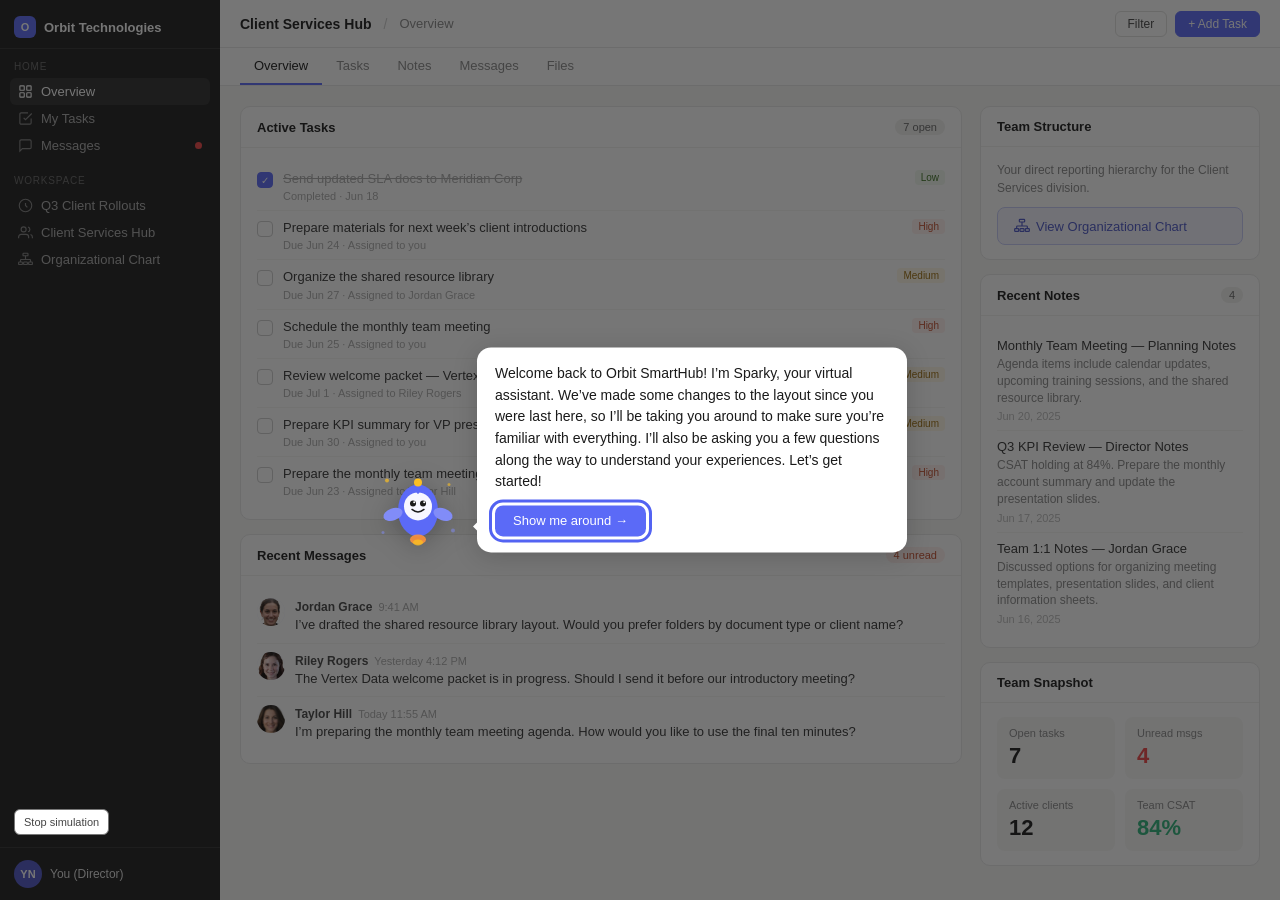
==== c01.html @ 21f50c37 "Publish four fixed-condition simulation websites Add single/multiple disappointed and angry entry pa" ====
<!DOCTYPE html>
<html lang="en">
<head>
<meta charset="UTF-8">
<meta name="referrer" content="no-referrer">
<meta name="viewport" content="width=device-width, initial-scale=1.0">
<title>Orbit SmartHub</title>
<link rel="stylesheet" href="shared.css?v=11">
<style>
  .org-btn { display: inline-flex; align-items: center; gap: 6px; background: #f3f4ff; border: 1px solid #c5caf7; color: #4a55c7; font-size: 13px; font-weight: 500; padding: 10px 16px; border-radius: 8px; cursor: pointer; font-family: inherit; }
  .org-btn svg { width: 16px; height: 16px; }
</style>
</head>
<body>

<!-- ── Sidebar ── -->
<nav class="sidebar" id="sidebar">
  <div class="sidebar-header">
    <div class="workspace-name">
      <div class="ws-dot">O</div>
      Orbit Technologies
    </div>
  </div>
  <div class="sidebar-section">
    <div class="sidebar-section-label">Home</div>
    <div class="sidebar-item active" id="nav-overview">
      <svg viewBox="0 0 24 24" fill="none" stroke="currentColor" stroke-width="1.8"><rect x="3" y="3" width="7" height="7" rx="1"/><rect x="14" y="3" width="7" height="7" rx="1"/><rect x="3" y="14" width="7" height="7" rx="1"/><rect x="14" y="14" width="7" height="7" rx="1"/></svg>
      Overview
    </div>
    <div class="sidebar-item" id="nav-tasks">
      <svg viewBox="0 0 24 24" fill="none" stroke="currentColor" stroke-width="1.8"><path d="M9 11l3 3L22 4"/><path d="M21 12v7a2 2 0 01-2 2H5a2 2 0 01-2-2V5a2 2 0 012-2h11"/></svg>
      My Tasks
    </div>
    <div class="sidebar-item" id="nav-messages">
      <svg viewBox="0 0 24 24" fill="none" stroke="currentColor" stroke-width="1.8"><path d="M21 15a2 2 0 01-2 2H7l-4 4V5a2 2 0 012-2h14a2 2 0 012 2z"/></svg>
      Messages
      <div class="notif-dot"></div>
    </div>
  </div>
  <div class="sidebar-section">
    <div class="sidebar-section-label">Workspace</div>
    <div class="sidebar-item" id="nav-projects">
      <svg viewBox="0 0 24 24" fill="none" stroke="currentColor" stroke-width="1.8"><circle cx="12" cy="12" r="10"/><path d="M12 8v4l3 3"/></svg>
      Q3 Client Rollouts
    </div>
    <div class="sidebar-item" id="nav-hub">
      <svg viewBox="0 0 24 24" fill="none" stroke="currentColor" stroke-width="1.8"><path d="M17 21v-2a4 4 0 00-4-4H5a4 4 0 00-4 4v2"/><circle cx="9" cy="7" r="4"/><path d="M23 21v-2a4 4 0 00-3-3.87"/><path d="M16 3.13a4 4 0 010 7.75"/></svg>
      Client Services Hub
    </div>
    <div class="sidebar-item" id="nav-org">
      <svg viewBox="0 0 24 24" fill="none" stroke="currentColor" stroke-width="1.8"><rect x="8" y="2" width="8" height="4" rx="1"/><rect x="1" y="16" width="6" height="4" rx="1"/><rect x="9" y="16" width="6" height="4" rx="1"/><rect x="17" y="16" width="6" height="4" rx="1"/><path d="M4 16v-3a1 1 0 011-1h14a1 1 0 011 1v3"/><path d="M12 12V6"/></svg>
      Organizational Chart
    </div>
  </div>
  <div class="sidebar-avatar">
    <div class="user-avatar">YN</div>
    <div class="avatar-name">You (Director)</div>
  </div>
</nav>

<!-- ── Main ── -->
<main class="main" id="workspace">
  <div class="topbar">
    <span class="topbar-title">Client Services Hub</span>
    <span class="topbar-sep">/</span>
    <span class="topbar-sub">Overview</span>
    <div class="topbar-actions">
      <button class="btn-sm">Filter</button>
      <button class="btn-sm btn-primary">+ Add Task</button>
    </div>
  </div>
  <div class="tabs">
    <div class="tab active">Overview</div>
    <div class="tab">Tasks</div>
    <div class="tab">Notes</div>
    <div class="tab">Messages</div>
    <div class="tab">Files</div>
  </div>

  <div class="content" id="mainContent">
    <div class="col-main">
      <!-- Tasks card -->
      <div class="card">
        <div class="card-header">
          <span class="card-title">Active Tasks</span>
          <span class="card-badge">7 open</span>
        </div>
        <div class="card-body">
          <div class="task-item"><div class="task-check done"></div><div style="flex:1"><div class="task-text done">Send updated SLA docs to Meridian Corp</div><div class="task-meta">Completed · Jun 18</div></div><div class="task-priority pri-low">Low</div></div>
          <div class="task-item"><div class="task-check"></div><div style="flex:1"><div class="task-text">Prepare materials for next week’s client introductions</div><div class="task-meta">Due Jun 24 · Assigned to you</div></div><div class="task-priority pri-high">High</div></div>
          <div class="task-item"><div class="task-check"></div><div style="flex:1"><div class="task-text">Organize the shared resource library</div><div class="task-meta">Due Jun 27 · Assigned to Jordan Grace</div></div><div class="task-priority pri-med">Medium</div></div>
          <div class="task-item"><div class="task-check"></div><div style="flex:1"><div class="task-text">Schedule the monthly team meeting</div><div class="task-meta">Due Jun 25 · Assigned to you</div></div><div class="task-priority pri-high">High</div></div>
          <div class="task-item"><div class="task-check"></div><div style="flex:1"><div class="task-text">Review welcome packet — Vertex Data</div><div class="task-meta">Due Jul 1 · Assigned to Riley Rogers</div></div><div class="task-priority pri-med">Medium</div></div>
          <div class="task-item"><div class="task-check"></div><div style="flex:1"><div class="task-text">Prepare KPI summary for VP presentation</div><div class="task-meta">Due Jun 30 · Assigned to you</div></div><div class="task-priority pri-med">Medium</div></div>
          <div class="task-item"><div class="task-check"></div><div style="flex:1"><div class="task-text">Prepare the monthly team meeting agenda</div><div class="task-meta">Due Jun 23 · Assigned to Taylor Hill</div></div><div class="task-priority pri-high">High</div></div>
        </div>
      </div>
      <!-- Messages preview -->
      <div class="card">
        <div class="card-header"><span class="card-title">Recent Messages</span><span class="card-badge" style="background:#fef0ee;color:#c04a2a;">4 unread</span></div>
        <div class="card-body">
          <div class="msg-item"><div class="msg-av" style="background:#6b7cf7;">JG</div><div class="msg-body"><div><span class="msg-name">Jordan Grace</span><span class="msg-time">9:41 AM</span></div><div class="msg-text">I’ve drafted the shared resource library layout. Would you prefer folders by document type or client name?</div></div></div>
          <div class="msg-item"><div class="msg-av" style="background:#2db37a;">RR</div><div class="msg-body"><div><span class="msg-name">Riley Rogers</span><span class="msg-time">Yesterday 4:12 PM</span></div><div class="msg-text">The Vertex Data welcome packet is in progress. Should I send it before our introductory meeting?</div></div></div>
          <div class="msg-item"><div class="msg-av" style="background:#e09020;">TH</div><div class="msg-body"><div><span class="msg-name">Taylor Hill</span><span class="msg-time">Today 11:55 AM</span></div><div class="msg-text">I’m preparing the monthly team meeting agenda. How would you like to use the final ten minutes?</div></div></div>
        </div>
      </div>
    </div>
    <div class="col-side">
      <!-- Org tile -->
      <div class="card" id="orgCard">
        <div class="card-header"><span class="card-title">Team Structure</span></div>
        <div class="card-body" style="display:flex;flex-direction:column;gap:10px;">
          <p style="font-size:12px;color:#888;line-height:1.5;">Your direct reporting hierarchy for the Client Services division.</p>
          <button class="org-btn">
            <svg viewBox="0 0 24 24" fill="none" stroke="currentColor" stroke-width="1.8"><rect x="8" y="2" width="8" height="4" rx="1"/><rect x="1" y="16" width="6" height="4" rx="1"/><rect x="9" y="16" width="6" height="4" rx="1"/><rect x="17" y="16" width="6" height="4" rx="1"/><path d="M4 16v-3a1 1 0 011-1h14a1 1 0 011 1v3"/><path d="M12 12V6"/></svg>
            View Organizational Chart
          </button>
        </div>
      </div>
      <!-- Notes -->
      <div class="card">
        <div class="card-header"><span class="card-title">Recent Notes</span><span class="card-badge">4</span></div>
        <div class="card-body">
          <div class="note-item"><div class="note-title">Monthly Team Meeting — Planning Notes</div><div class="note-preview">Agenda items include calendar updates, upcoming training sessions, and the shared resource library.</div><div class="note-date">Jun 20, 2025</div></div>
          <div class="note-item"><div class="note-title">Q3 KPI Review — Director Notes</div><div class="note-preview">CSAT holding at 84%. Prepare the monthly account summary and update the presentation slides.</div><div class="note-date">Jun 17, 2025</div></div>
          <div class="note-item"><div class="note-title">Team 1:1 Notes — Jordan Grace</div><div class="note-preview">Discussed options for organizing meeting templates, presentation slides, and client information sheets.</div><div class="note-date">Jun 16, 2025</div></div>
        </div>
      </div>
      <!-- Snapshot stats -->
      <div class="card">
        <div class="card-header"><span class="card-title">Team Snapshot</span></div>
        <div class="card-body" style="display:grid;grid-template-columns:1fr 1fr;gap:10px;">
          <div style="background:#f7f7f6;border-radius:8px;padding:10px 12px;"><div style="font-size:11px;color:#888;margin-bottom:4px;">Open tasks</div><div style="font-size:22px;font-weight:600;color:#1a1a1a;">7</div></div>
          <div style="background:#f7f7f6;border-radius:8px;padding:10px 12px;"><div style="font-size:11px;color:#888;margin-bottom:4px;">Unread msgs</div><div style="font-size:22px;font-weight:600;color:#ef4444;">4</div></div>
          <div style="background:#f7f7f6;border-radius:8px;padding:10px 12px;"><div style="font-size:11px;color:#888;margin-bottom:4px;">Active clients</div><div style="font-size:22px;font-weight:600;color:#1a1a1a;">12</div></div>
          <div style="background:#f7f7f6;border-radius:8px;padding:10px 12px;"><div style="font-size:11px;color:#888;margin-bottom:4px;">Team CSAT</div><div style="font-size:22px;font-weight:600;color:#2db37a;">84%</div></div>
        </div>
      </div>
    </div>
  </div>
</main>

<!-- ── Tour Overlay ── -->
<svg id="tourOverlay" aria-hidden="true"><path id="tourShade" fill-rule="evenodd"></path></svg>

<!-- ── Sparky ── -->
<div id="sparky">
  <div id="sparky-char">
    <!-- Sparky: a friendly rocket/star character -->
    <svg viewBox="0 0 90 90" xmlns="http://www.w3.org/2000/svg" style="width:100%;height:100%;">
      <!-- Body -->
      <ellipse cx="45" cy="48" rx="20" ry="26" fill="#5b6af7"/>
      <!-- Face -->
      <ellipse cx="45" cy="44" rx="14" ry="14" fill="#fff" opacity=".95"/>
      <!-- Eyes -->
      <circle cx="40" cy="41" r="3" fill="#1a1a1a"/>
      <circle cx="50" cy="41" r="3" fill="#1a1a1a"/>
      <!-- Eye shine -->
      <circle cx="41.2" cy="39.8" r="1" fill="#fff"/>
      <circle cx="51.2" cy="39.8" r="1" fill="#fff"/>
      <!-- Smile -->
      <path d="M39 47 Q45 52 51 47" fill="none" stroke="#1a1a1a" stroke-width="1.5" stroke-linecap="round"/>
      <!-- Antenna -->
      <line x1="45" y1="22" x2="45" y2="30" stroke="#5b6af7" stroke-width="2.5" stroke-linecap="round"/>
      <circle cx="45" cy="20" r="4" fill="#fbbf24"/>
      <!-- Wings -->
      <ellipse cx="20" cy="52" rx="10" ry="6" fill="#818cf8" transform="rotate(-20 20 52)"/>
      <ellipse cx="70" cy="52" rx="10" ry="6" fill="#818cf8" transform="rotate(20 70 52)"/>
      <!-- Flame -->
      <ellipse cx="45" cy="77" rx="8" ry="5" fill="#fb923c" opacity=".9"/>
      <ellipse cx="45" cy="80" rx="5" ry="3" fill="#fbbf24" opacity=".8"/>
      <!-- Stars around -->
      <circle cx="14" cy="18" r="2" fill="#fbbf24" opacity=".7"/>
      <circle cx="76" cy="22" r="1.5" fill="#fbbf24" opacity=".6"/>
      <circle cx="10" cy="70" r="1.5" fill="#818cf8" opacity=".5"/>
      <circle cx="80" cy="68" r="2" fill="#818cf8" opacity=".5"/>
    </svg>
  </div>
  <div id="sparky-bubble" role="dialog" aria-label="Sparky’s guide">
    <p id="sparky-text" aria-live="polite">Welcome back to Orbit SmartHub! I’m Sparky, your virtual assistant. We’ve made some changes to the layout since you were last here, so I’ll be taking you around to make sure you’re familiar with everything. I’ll also be asking you a few questions along the way to understand your experiences. Let’s get started!</p>
    <button class="sparky-btn" id="sparky-btn">Got it →</button>
  </div>
</div>


<div id="modal-root"></div>
<button id="stop-study" class="stop-study">Stop simulation</button>
<script>window.ORBIT_CONFIG = Object.freeze({"siteId": "c01", "fixedCondition": 2, "mode": "preview", "submissionProvider": "datapipe", "submissionEndpoint": "https://pipe.jspsych.org/api/data/", "dataPipeExperimentId": "Z3pjRitKkhK2", "feedbackUrl": "", "feedbackIdParameter": "orbit_source_response_id"});</script>
<script src="integration.js?v=11"></script>
<script src="study-data.js?v=11"></script>
<script src="questionnaires.js?v=11"></script>
<script src="study.js?v=11"></script>
</body>
</html>
---- shared.css ----
/* ── Reset & Base ── */
*, *::before, *::after { box-sizing: border-box; margin: 0; padding: 0; }
body { font-family: 'Inter', sans-serif; background: #f7f7f6; color: #1a1a1a; height: 100vh; display: flex; overflow: hidden; font-size: 14px; }

/* ── Sidebar ── */
.sidebar { width: 220px; min-width: 220px; background: #1c1c1c; color: #ccc; display: flex; flex-direction: column; height: 100vh; position: relative; z-index: 1; }
.sidebar-header { padding: 16px 14px 10px; border-bottom: 1px solid #2e2e2e; }
.workspace-name { font-size: 13px; font-weight: 600; color: #fff; display: flex; align-items: center; gap: 8px; }
.ws-dot { width: 22px; height: 22px; border-radius: 6px; background: #5b6af7; display: flex; align-items: center; justify-content: center; font-size: 11px; font-weight: 700; color: #fff; }
.sidebar-section { padding: 12px 10px 4px; }
.sidebar-section-label { font-size: 10px; text-transform: uppercase; letter-spacing: .08em; color: #666; padding: 0 4px 6px; }
.sidebar-item { display: flex; align-items: center; gap: 8px; padding: 6px 8px; border-radius: 6px; cursor: pointer; color: #aaa; font-size: 13px; transition: background .15s; user-select: none; position: relative; }
.sidebar-item:hover { background: #2a2a2a; color: #fff; }
.sidebar-item.active { background: #2c2c2c; color: #fff; }
.sidebar-item svg { width: 15px; height: 15px; flex-shrink: 0; opacity: .7; }
.sidebar-item.active svg { opacity: 1; }
.sidebar-avatar { margin-top: auto; padding: 12px 14px; border-top: 1px solid #2e2e2e; display: flex; align-items: center; gap: 8px; }
.user-avatar { width: 28px; height: 28px; border-radius: 50%; background: #4e55c7; display: flex; align-items: center; justify-content: center; font-size: 11px; font-weight: 600; color: #fff; flex-shrink: 0; }
.avatar-name { font-size: 12px; color: #ddd; }

/* ── Main ── */
.main { flex: 1; display: flex; flex-direction: column; height: 100vh; overflow: hidden; position: relative; z-index: 1; }
.topbar { background: #fff; border-bottom: 1px solid #e8e8e6; padding: 0 20px; height: 48px; display: flex; align-items: center; gap: 12px; flex-shrink: 0; }
.topbar-title { font-size: 14px; font-weight: 600; color: #1a1a1a; }
.topbar-sep { color: #ccc; }
.topbar-sub { font-size: 13px; color: #888; }
.topbar-actions { margin-left: auto; display: flex; gap: 8px; }
.btn-sm { font-size: 12px; padding: 5px 12px; border-radius: 6px; border: 1px solid #e0e0de; background: #fff; cursor: pointer; color: #444; font-family: inherit; transition: background .15s; }
.btn-sm:hover { background: #f3f3f1; }
.btn-primary { background: #5b6af7; color: #fff; border-color: #5b6af7; }
.btn-primary:hover { background: #4a59e8; }

/* ── Tabs ── */
.tabs { background: #fff; border-bottom: 1px solid #e8e8e6; display: flex; padding: 0 20px; gap: 0; flex-shrink: 0; }
.tab { padding: 10px 14px; font-size: 13px; color: #888; cursor: pointer; border-bottom: 2px solid transparent; transition: color .15s; user-select: none; }
.tab:hover { color: #333; }
.tab.active { color: #1a1a1a; border-bottom-color: #5b6af7; font-weight: 500; }

/* ── Content ── */
.content { flex: 1; overflow-y: auto; padding: 20px; display: flex; gap: 18px; }
.col-main { flex: 1; display: flex; flex-direction: column; gap: 14px; min-width: 0; }
.col-side { width: 280px; flex-shrink: 0; display: flex; flex-direction: column; gap: 14px; }

/* ── Cards ── */
.card { background: #fff; border: 1px solid #e8e8e6; border-radius: 10px; overflow: hidden; }
.card-header { padding: 12px 16px; border-bottom: 1px solid #f0f0ee; display: flex; align-items: center; justify-content: space-between; }
.card-title { font-size: 13px; font-weight: 600; color: #1a1a1a; }
.card-badge { font-size: 11px; background: #f0f0ee; color: #666; padding: 2px 8px; border-radius: 20px; }
.card-body { padding: 14px 16px; }

/* ── Tasks ── */
.task-item { display: flex; align-items: flex-start; gap: 10px; padding: 8px 0; border-bottom: 1px solid #f5f5f3; }
.task-item:last-child { border-bottom: none; }
.task-check { width: 16px; height: 16px; border: 1.5px solid #ccc; border-radius: 4px; flex-shrink: 0; margin-top: 2px; }
.task-check.done { background: #5b6af7; border-color: #5b6af7; display: flex; align-items: center; justify-content: center; }
.task-check.done::after { content: '✓'; color: #fff; font-size: 10px; }
.task-text { font-size: 13px; color: #333; line-height: 1.4; }
.task-text.done { color: #aaa; text-decoration: line-through; }
.task-meta { font-size: 11px; color: #aaa; margin-top: 2px; }
.task-priority { font-size: 10px; padding: 2px 6px; border-radius: 4px; margin-left: auto; flex-shrink: 0; }
.pri-high { background: #fef0ee; color: #c04a2a; }
.pri-med { background: #fef7e6; color: #9a6a0a; }
.pri-low { background: #f0f8ee; color: #3c7022; }

/* ── Messages ── */
.msg-item { display: flex; gap: 10px; padding: 8px 0; border-bottom: 1px solid #f5f5f3; }
.msg-item:last-child { border-bottom: none; }
.msg-av { width: 28px; height: 28px; border-radius: 50%; display: flex; align-items: center; justify-content: center; font-size: 11px; font-weight: 600; color: #fff; flex-shrink: 0; }
.msg-body { flex: 1; min-width: 0; }
.msg-name { font-size: 12px; font-weight: 600; color: #444; }
.msg-time { font-size: 11px; color: #aaa; margin-left: 6px; }
.msg-text { font-size: 13px; color: #333; line-height: 1.4; margin-top: 2px; }

/* ── Notes ── */
.note-item { padding: 8px 0; border-bottom: 1px solid #f5f5f3; }
.note-item:last-child { border-bottom: none; }
.note-title { font-size: 13px; font-weight: 500; color: #333; }
.note-preview { font-size: 12px; color: #888; margin-top: 3px; line-height: 1.4; }
.note-date { font-size: 11px; color: #bbb; margin-top: 4px; }

/* ── Scrollbar ── */
.content::-webkit-scrollbar { width: 4px; }
.content::-webkit-scrollbar-thumb { background: #ddd; border-radius: 4px; }

/* ── Notif dot ── */
.notif-dot { width: 7px; height: 7px; background: #ef4444; border-radius: 50%; margin-left: auto; }

/* ══════════════════════════════════════
   TOUR OVERLAY SYSTEM
══════════════════════════════════════ */

/* Sparky — the guide character */
#sparky {
  position: fixed;
  z-index: 700;
  display: flex;
  align-items: flex-end;
  gap: 14px;
  transition: all 0.6s cubic-bezier(.34,1.3,.7,1);
  /* start: centered */
  left: 50%;
  top: 50%;
  transform: translate(-50%, -50%);
}
#sparky.corner {
  left: 14px;
  top: 14px;
  transform: none;
}
#sparky.hidden { display: none; }

/* The character SVG container */
#sparky-char {
  width: 90px;
  height: 90px;
  flex-shrink: 0;
  transition: width 0.6s cubic-bezier(.34,1.3,.7,1), height 0.6s cubic-bezier(.34,1.3,.7,1);
  filter: drop-shadow(0 4px 12px rgba(0,0,0,0.25));
}
#sparky.corner #sparky-char { width: 36px; height: 36px; }

/* Speech bubble */
#sparky-bubble {
  background: #fff;
  border-radius: 14px;
  padding: 16px 18px;
  max-width: 340px;
  box-shadow: 0 4px 24px rgba(0,0,0,0.18);
  position: relative;
  transition: opacity 0.3s;
}
#sparky.corner #sparky-bubble { display: none; }

/* Arrow tail on bubble pointing left */
#sparky-bubble::before {
  content: '';
  position: absolute;
  left: -10px;
  bottom: 20px;
  border: 6px solid transparent;
  border-right-color: #fff;
}

#sparky-bubble p {
  font-size: 14px;
  color: #1a1a1a;
  line-height: 1.55;
  font-family: 'Inter', sans-serif;
}
#sparky-bubble .sparky-btn {
  margin-top: 12px;
  background: #5b6af7;
  color: #fff;
  border: none;
  border-radius: 8px;
  padding: 8px 18px;
  font-size: 13px;
  font-weight: 500;
  cursor: pointer;
  font-family: 'Inter', sans-serif;
  transition: background .15s;
}
#sparky-bubble .sparky-btn:hover { background: #4a59e8; }

/* Compact corner bubble — shows on hover when corner */
#sparky-corner-bubble {
  display: none;
  position: fixed;
  left: 58px;
  top: 10px;
  background: #fff;
  border-radius: 10px;
  padding: 8px 12px;
  font-size: 12px;
  color: #333;
  box-shadow: 0 2px 12px rgba(0,0,0,.15);
  z-index: 700;
  max-width: 200px;
  line-height: 1.4;
  pointer-events: none;
}

/* Survey modal */
#surveyModal {
  display: none;
  position: fixed; inset: 0;
  background: rgba(30,30,30,0.55);
  z-index: 800;
  align-items: center;
  justify-content: center;
}
#surveyModal.active { display: flex; }
.survey-box {
  background: #fff;
  border-radius: 16px;
  padding: 28px 32px;
  width: 480px;
  max-height: 80vh;
  overflow-y: auto;
  box-shadow: 0 8px 40px rgba(0,0,0,.2);
}
.survey-box h3 { font-size: 16px; font-weight: 600; color: #1a1a1a; margin-bottom: 6px; }
.survey-box .survey-sub { font-size: 13px; color: #888; margin-bottom: 20px; }
.survey-q { margin-bottom: 18px; }
.survey-q label { font-size: 13px; font-weight: 500; color: #333; display: block; margin-bottom: 8px; }
.survey-q .scale { display: flex; gap: 8px; align-items: center; }
.survey-q .scale span { font-size: 11px; color: #888; }
.survey-q .scale-btns { display: flex; gap: 6px; }
.survey-q .scale-btns button {
  width: 36px; height: 36px; border-radius: 8px; border: 1px solid #e0e0de;
  background: #fff; cursor: pointer; font-size: 13px; font-weight: 500; color: #555;
  transition: all .15s; font-family: 'Inter', sans-serif;
}
.survey-q .scale-btns button:hover { background: #f0f1ff; border-color: #5b6af7; color: #5b6af7; }
.survey-q .scale-btns button.selected { background: #5b6af7; border-color: #5b6af7; color: #fff; }
.survey-q textarea {
  width: 100%; border: 1px solid #e0e0de; border-radius: 8px; padding: 8px 12px;
  font-size: 13px; font-family: 'Inter', sans-serif; resize: vertical; min-height: 70px;
  color: #333; outline: none;
}
.survey-q textarea:focus { border-color: #5b6af7; }
.survey-submit {
  width: 100%; padding: 10px; background: #5b6af7; color: #fff; border: none;
  border-radius: 8px; font-size: 14px; font-weight: 500; cursor: pointer;
  font-family: 'Inter', sans-serif; margin-top: 6px; transition: background .15s;
}
.survey-submit:hover { background: #4a59e8; }

/* One overlay, with an exact cut-out; the underlying page is never raised or restyled. */
#tourOverlay { display:none; position:fixed; inset:0; width:100%; height:100%; z-index:500; pointer-events:none; }
#tourOverlay.active { display:block; }
#tourShade { fill:rgba(20,20,20,.58); pointer-events:fill; }
#sparky { transition:none; max-width:calc(100vw - 32px); }
#sparky-bubble { max-width:430px; }
#sparky-text { max-height:50vh; overflow:auto; }
#sparky.guide-corner { left:240px; top:100px; transform:none; align-items:flex-start; }
#sparky.guide-corner #sparky-char { width:52px; height:52px; }
#sparky.guide-corner #sparky-bubble { max-width:370px; }
#sparky.guide-bottom { top:auto; bottom:24px; transform:translateX(-50%); }
body { font-family:Inter, -apple-system, BlinkMacSystemFont, 'Segoe UI', sans-serif; }
button,input,textarea { font:inherit; }
button { cursor:pointer; }
button:disabled { cursor:default; }
.sidebar-item { width:100%; border:0; font-family:inherit; background:transparent; text-align:left; }
.sidebar-item[aria-disabled="true"] { cursor:default; }
.sidebar-item[aria-disabled="true"]:hover { background:transparent; color:#aaa; }
.sidebar-item.active[aria-disabled="true"]:hover { background:#2c2c2c; color:#fff; }
:focus-visible { outline:3px solid #5363f2; outline-offset:3px; }
.stop-study { position:fixed; left:14px; bottom:65px; z-index:1000; border:1px solid #777; border-radius:6px; background:#fff; color:#444; padding:6px 9px; font-size:11px; }
.workspace-body { flex:1; overflow:auto; padding:24px 28px 70px; }
.page-intro { max-width:750px; margin-bottom:24px; line-height:1.6; color:#666; }
.page-intro h1 { color:#1a1a1a; font-size:20px; margin-bottom:8px; }
.primary,.secondary { display:inline-flex; align-items:center; justify-content:center; border-radius:8px; padding:10px 18px; font-size:13px; border:1px solid #dededc; }
.primary { background:#5b6af7; border-color:#5b6af7; color:#fff; }
.primary:hover { background:#4a59e8; }
.secondary { background:#fff; color:#444; }
.actions { display:flex; gap:10px; margin-top:20px; flex-wrap:wrap; }
.team-chart { margin:28px auto; max-width:1000px; }
.director-node { padding:18px; width:190px; margin:0 auto 36px; text-align:center; border:2px solid #5b6af7; border-radius:12px; background:white; position:relative; }
.director-node:after { content:''; position:absolute; width:2px; height:38px; background:#ccc; bottom:-38px; left:50%; }
.team-grid { display:grid; grid-template-columns:repeat(5,minmax(110px,1fr)); gap:14px; border-top:2px solid #ccc; padding-top:24px; }
.team-member { position:relative; border:1.5px solid #ddd; border-radius:12px; background:#fff; padding:18px 8px; text-align:center; min-width:0; color:#1a1a1a; }
.team-member:before { content:''; position:absolute; width:2px; height:25px; background:#ccc; top:-26px; left:50%; }
.team-member:hover { border-color:#5b6af7; }
.team-member.visited { border-color:#2db37a; }
.team-member .check-badge { position:absolute; right:7px; top:7px; background:#23875c; color:#fff; border-radius:50%; width:20px; height:20px; }
.team-member strong { display:block; margin:10px 0 4px; font-size:13px; }
.team-member small,.director-node small { display:block; color:#777; font-size:11px; }
.portrait { width:70px; height:70px; border-radius:50%; object-fit:cover; background:#e9ebff; display:inline-flex; align-items:center; justify-content:center; color:#4e55c7; font-weight:600; flex-shrink:0; }
.profile-portrait { width:110px; height:110px; margin:0 0 16px; }
.msg-av .portrait { width:28px; height:28px; font-size:11px; }
.modal-backdrop { position:fixed; inset:0; background:rgba(20,20,20,.58); z-index:900; display:flex; align-items:center; justify-content:center; padding:20px; }
.dialog-box { width:500px; max-width:100%; max-height:85vh; overflow:auto; padding:30px; border-radius:16px; background:#fff; box-shadow:0 8px 40px #0003; }
.dialog-box h2 { font-size:20px; margin-bottom:4px; }
.dialog-box p { line-height:1.7; margin:12px 0; color:#444; }
.dialog-box .subtitle { color:#888; font-size:13px; }
.email-list { display:flex; flex-direction:column; gap:12px; }
.email-row { display:flex; align-items:center; gap:16px; width:100%; text-align:left; background:#fff; border:1.5px solid #e8e8e6; border-radius:12px; padding:18px 20px; color:#333; }
.email-row[aria-disabled="true"] { cursor:default; }
.email-row.current { border-left:4px solid #5b6af7; }
.email-row.read { border-left:4px solid #2db37a; }
.email-row .portrait { width:44px; height:44px; }
.email-row-body { flex:1; min-width:0; }
.email-row-body strong { display:block; margin-bottom:4px; }
.email-row-body span { display:block; }
.email-preview { color:#888; margin-top:5px; white-space:nowrap; overflow:hidden; text-overflow:ellipsis; }
.email-label { color:#777; font-size:12px; white-space:nowrap; }
.email-card,.reading-card,.questionnaire { max-width:850px; background:#fff; border:1px solid #e8e8e6; border-radius:12px; overflow:hidden; }
.email-header { padding:22px 26px; border-bottom:1px solid #eee; }
.email-header h1 { font-size:20px; margin-bottom:18px; }
.email-meta { display:flex; gap:12px; align-items:center; font-size:13px; line-height:1.7; }
.email-meta .portrait { width:44px; height:44px; }
.email-body { padding:24px 26px; white-space:pre-wrap; line-height:1.8; font-size:14px; }
.email-context { max-width:850px; line-height:1.7; margin-bottom:18px; }
.email-signature { padding:0 26px 24px; white-space:pre-wrap; line-height:1.6; }
.reply-area { max-width:850px; background:white; border:1px solid #e8e8e6; border-radius:12px; padding:20px; margin-top:18px; }
.reply-area label { display:block; line-height:1.6; margin-bottom:10px; }
.reply-area textarea { width:100%; min-height:110px; border:1px solid #ddd; border-radius:8px; padding:12px; resize:vertical; }
.reply-area small { display:block; color:#777; margin-top:8px; }
.reading-card { padding:28px; }
.reading-card h1 { font-size:22px; margin-bottom:18px; }
.reading-card p { line-height:1.8; margin-bottom:18px; }
.questionnaire { padding:28px; }
.questionnaire h1 { font-size:22px; margin-bottom:8px; }
.questionnaire h2 { font-size:17px; margin:24px 0 16px; }
.questionnaire .muted { color:#777; font-size:13px; line-height:1.6; }
.questionnaire fieldset { border:0; border-bottom:1px solid #eee; padding:20px 0; min-width:0; }
.questionnaire legend { float:left; width:100%; font-size:14px; line-height:1.6; font-weight:500; margin-bottom:12px; }
.questionnaire legend + * { clear:both; }
.option-list { display:flex; flex-direction:column; gap:8px; }
.choice-label { display:flex; align-items:center; gap:9px; line-height:1.5; padding:8px 10px; border:1px solid #e7e7e5; border-radius:7px; cursor:pointer; }
input[type="radio"] { accent-color:#5b6af7; width:17px; height:17px; }
.scale-options { display:flex; gap:8px; flex-wrap:wrap; }
.scale-choice { position:relative; cursor:pointer; }
.scale-choice input { position:absolute; opacity:0; }
.scale-choice span { display:flex; width:44px; height:42px; border:1px solid #ddd; border-radius:8px; align-items:center; justify-content:center; }
.scale-choice input:checked+span { background:#5b6af7; color:white; border-color:#5b6af7; }
.scale-choice input:focus-visible+span { outline:3px solid #3948bd; outline-offset:2px; }
.scale-anchors { display:flex; justify-content:space-between; gap:14px; max-width:356px; color:#777; font-size:12px; margin-top:8px; }
.clear-answer { display:block; border:0; background:transparent; color:#666; text-decoration:underline; font-size:12px; padding:8px 0 0; }
.questionnaire textarea { width:100%; min-height:90px; border:1px solid #ddd; border-radius:8px; padding:12px; }
.questionnaire-progress { height:5px; background:#ececf7; border-radius:3px; margin:16px 0; overflow:hidden; }
.questionnaire-progress span { height:100%; background:#5b6af7; display:block; }
.review-note { padding:12px 16px; border:1px solid #ddd; border-radius:8px; background:#f8f8fb; line-height:1.6; font-size:13px; }
@media (max-width:1000px) { .col-side { width:240px; } .content { gap:12px; padding:14px; } .team-grid { gap:8px; } .workspace-body { padding:20px 18px 70px; } }
@media (max-width:760px) { .sidebar { width:165px; min-width:165px; } .workspace-name { font-size:11px; } .sidebar-item { font-size:12px; } .content { flex-direction:column; } .col-side { width:100%; } .team-grid { grid-template-columns:repeat(2,minmax(110px,1fr)); border-top:0; } .team-member:before,.director-node:after { display:none; } #sparky.guide-corner { left:180px; right:14px; } #sparky.guide-corner #sparky-char { display:none; } .email-row { gap:10px; padding:14px; } .email-row .portrait { width:32px; height:32px; } .email-label { display:none; } .questionnaire { padding:20px 16px; } }
@media (max-width:500px) { .sidebar { width:125px; min-width:125px; } .workspace-name { flex-wrap:wrap; } .sidebar-item { font-size:11px; padding:8px 3px; gap:4px; } .sidebar-item svg { width:12px; } .sidebar-section { padding:12px 6px; } .sidebar-avatar { padding:12px 6px; } .avatar-name { font-size:10px; } #sparky { gap:8px; width:calc(100vw - 24px); } #sparky-char { width:48px; height:48px; } #sparky-bubble { padding:16px; } #sparky.guide-corner { left:136px; width:calc(100vw - 148px); } #sparky-bubble p { font-size:13px; } .team-grid { grid-template-columns:1fr; } .workspace-body { padding:16px 10px 70px; } .email-header,.email-body,.reading-card { padding:18px; } .scale-options { gap:5px; } .scale-choice span { width:33px; height:36px; } .topbar { padding:0 12px; } .topbar-actions { display:none; } }
@media (prefers-reduced-motion:reduce) { *,*::before,*::after { transition:none!important; scroll-behavior:auto!important; } }

/* Match Overview’s readable button highlight for the current tour destination. */
.sidebar-item.tour-target { background:#2c2c2c; color:#fff; }
.sidebar-item.tour-target svg { opacity:1; }

/* Connect only the first and last employee centres, with no dangling line ends. */
.team-grid { --team-gap:14px; gap:var(--team-gap); border-top:0; position:relative; }
.team-grid::before { content:''; position:absolute; top:0; left:calc(10% - var(--team-gap) * .4); right:calc(10% - var(--team-gap) * .4); height:2px; background:#ccc; }
.team-member::before { top:-25px; height:25px; }
.email-time { margin-left:auto; color:#777; font-size:12px; white-space:nowrap; align-self:flex-start; }
.missing-icon { width:23px; height:23px; vertical-align:middle; margin-right:8px; flex-shrink:0; }
.missing-icon[hidden],.skip-question[hidden],.skip-confirmation[hidden] { display:none; }
.questionnaire fieldset.unanswered { border-bottom-color:#d65a5a; }
.skip-question { margin-top:10px; font-size:12px; padding:8px 12px; }
.skip-confirmation { display:block; color:#666; font-size:12px; margin-top:10px; }
#email-reply[readonly] { min-height:250px; line-height:1.7; resize:none; }
@media(max-width:1000px) { .team-grid { --team-gap:8px; } }
@media(max-width:760px) { .team-grid::before { display:none; } }

/* Frame portraits consistently in the chart and the opened profile. */
.team-member .portrait,.profile-portrait { border:2px solid #b9b6f4; padding:3px; background:#fff; box-shadow:0 0 0 3px #f3f2ff; }
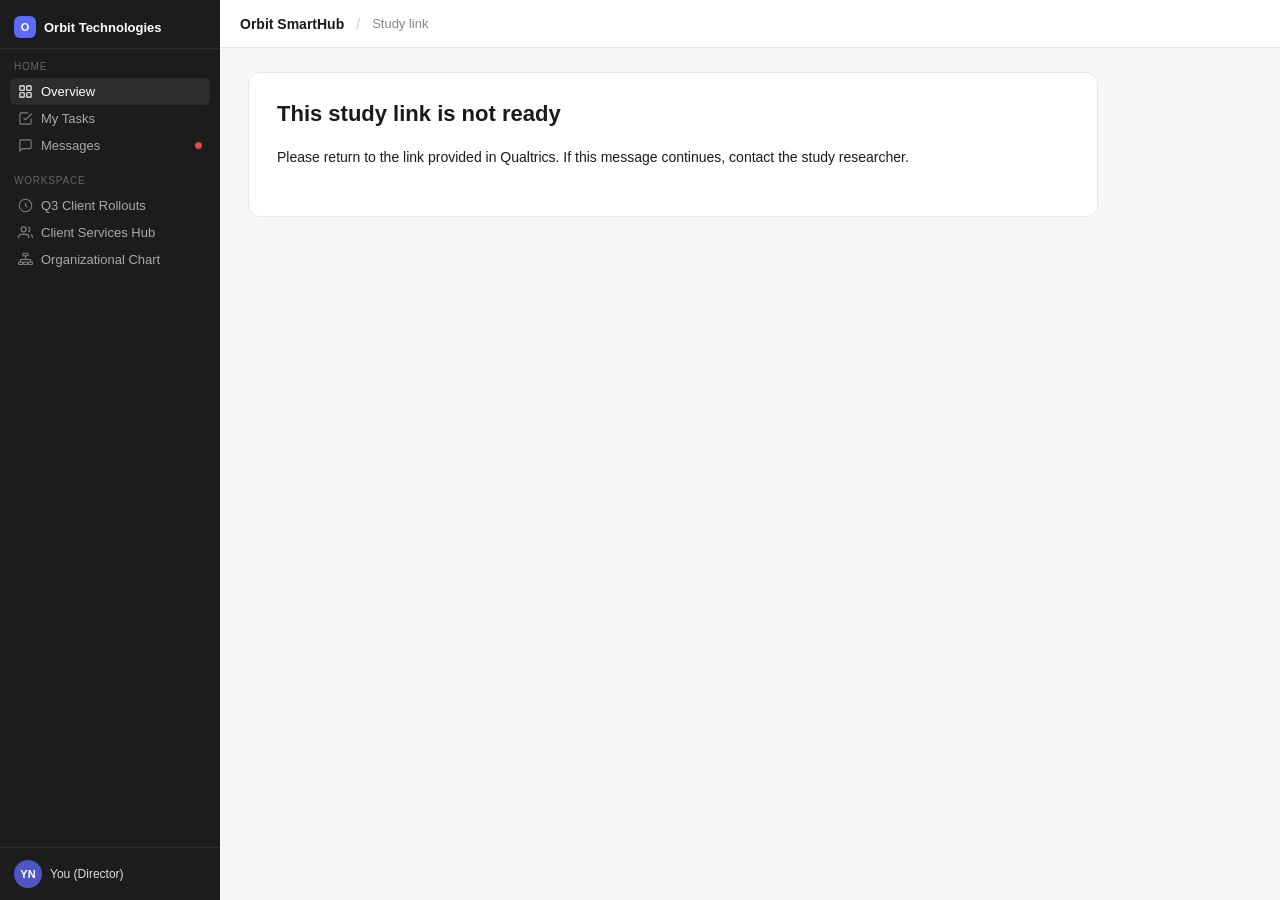
==== commit e1e895a7: "Activate response saving and Qualtrics feedback return" ====
--- a/c01.html
+++ b/c01.html
@@ -5,7 +5,7 @@
 <meta name="referrer" content="no-referrer">
 <meta name="viewport" content="width=device-width, initial-scale=1.0">
 <title>Orbit SmartHub</title>
-<link rel="stylesheet" href="shared.css?v=11">
+<link rel="stylesheet" href="shared.css?v=12">
 <style>
   .org-btn { display: inline-flex; align-items: center; gap: 6px; background: #f3f4ff; border: 1px solid #c5caf7; color: #4a55c7; font-size: 13px; font-weight: 500; padding: 10px 16px; border-radius: 8px; cursor: pointer; font-family: inherit; }
   .org-btn svg { width: 16px; height: 16px; }
@@ -185,10 +185,10 @@
 
 <div id="modal-root"></div>
 <button id="stop-study" class="stop-study">Stop simulation</button>
-<script>window.ORBIT_CONFIG = Object.freeze({"siteId": "c01", "fixedCondition": 2, "mode": "preview", "submissionProvider": "datapipe", "submissionEndpoint": "https://pipe.jspsych.org/api/data/", "dataPipeExperimentId": "Z3pjRitKkhK2", "feedbackUrl": "", "feedbackIdParameter": "orbit_source_response_id"});</script>
-<script src="integration.js?v=11"></script>
-<script src="study-data.js?v=11"></script>
-<script src="questionnaires.js?v=11"></script>
-<script src="study.js?v=11"></script>
+<script>window.ORBIT_CONFIG = Object.freeze({"siteId": "c01", "fixedCondition": 2, "mode": "collect", "collectionEnabled": true, "submissionProvider": "datapipe", "submissionEndpoint": "https://pipe.jspsych.org/api/data/", "dataPipeExperimentId": "Z3pjRitKkhK2", "feedbackUrl": "https://uwaterloo.ca1.qualtrics.com/jfe/form/SV_0ro1X2al0ZQdYcm", "feedbackIdParameter": "orbit_source_response_id"});</script>
+<script src="integration.js?v=12"></script>
+<script src="study-data.js?v=12"></script>
+<script src="questionnaires.js?v=12"></script>
+<script src="study.js?v=12"></script>
 </body>
 </html>
